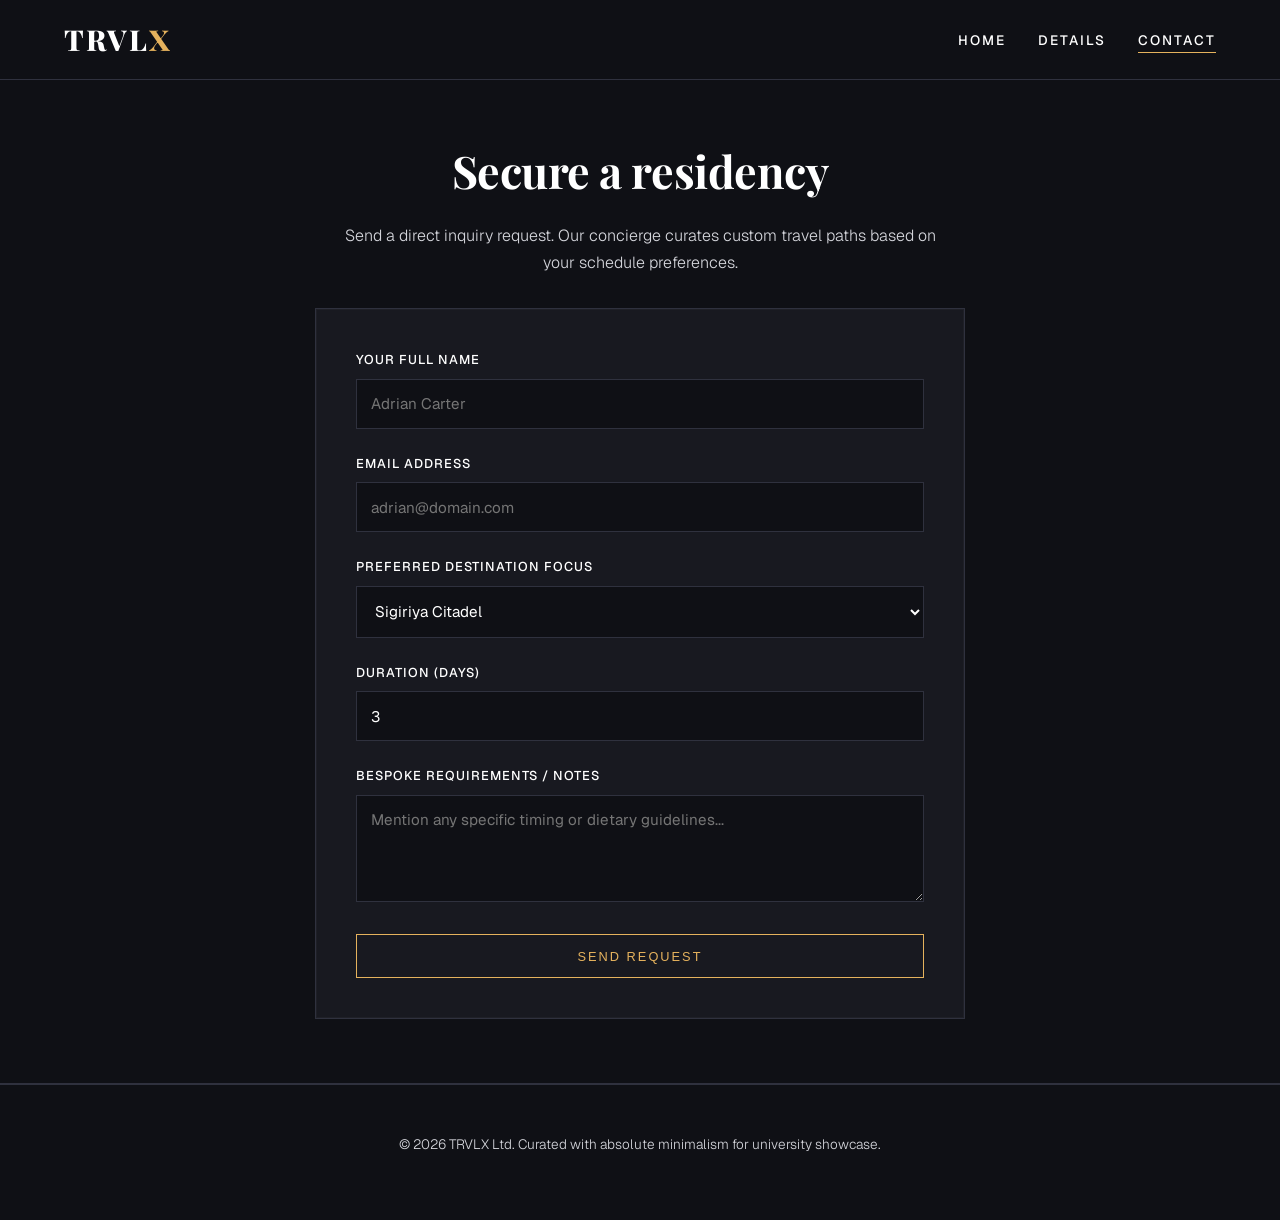
==== contact.html @ e702db62 "refactor: standardize navigation styles, update typography to sentence case, and enhance layout resp" ====
<!DOCTYPE html>
<html lang="en">
<head>
  <meta charset="UTF-8">
  <meta name="viewport" content="width=device-width, initial-scale=1.0">
  <title>Contact — travelX</title>
  <link rel="stylesheet" href="styles.css">
</head>
<body>

  <!-- Floating Navigation Header -->
  <header>
    <div class="container nav-container">
      <a href="index.html" class="logo">TRVL<span>X</span></a>
      <nav>
        <ul>
          <li><a href="index.html">Home</a></li>
          <li><a href="details.html">Details</a></li>
          <li><a href="contact.html" class="active">Contact</a></li>
        </ul>
      </nav>
    </div>
  </header>

  <!-- Reservation Inquiry Section -->
  <section class="section">
    <div class="container">
      <h2 style="text-align: center;">Secure a residency</h2>
      <p style="text-align: center; max-width: 600px; margin: 0 auto 2rem auto;">
        Send a direct inquiry request. Our concierge curates custom travel paths based on your schedule preferences.
      </p>

      <!-- Inquiry Form Container (Required) -->
      <div class="form-box">
        <form id="inquiry-form">
          <div class="form-group">
            <label class="form-label" for="inq-name">Your Full Name</label>
            <input type="text" id="inq-name" class="form-input" placeholder="Adrian Carter">
          </div>

          <div class="form-group">
            <label class="form-label" for="inq-email">Email Address</label>
            <input type="email" id="inq-email" class="form-input" placeholder="adrian@domain.com">
          </div>

          <div class="form-group">
            <label class="form-label" for="inq-dest">Preferred Destination Focus</label>
            <select id="inq-dest" class="form-input">
              <option value="Sigiriya Citadel">Sigiriya Citadel</option>
              <option value="Dalada Maliga">Dalada Maliga</option>
              <option value="Mirissa Coast">Mirissa Coast</option>
            </select>
          </div>

          <div class="form-group">
            <label class="form-label" for="inq-days">Duration (Days)</label>
            <input type="number" id="inq-days" class="form-input" value="3" min="1">
          </div>

          <div class="form-group">
            <label class="form-label" for="inq-notes">Bespoke Requirements / Notes</label>
            <textarea id="inq-notes" class="form-input" rows="4" placeholder="Mention any specific timing or dietary guidelines..."></textarea>
          </div>

          <button type="submit" id="btn-submit" class="btn btn-accent" style="width: 100%;">Send Request</button>
        </form>
      </div>
    </div>
  </section>

  <!-- Custom Success Popup Overlay (Required modal) -->
  <div id="success-modal" class="modal-overlay">
    <div class="modal-box">
      <h3>Inquiry Received</h3>
      <p id="modal-msg">
        Thank you for choosing travelX. Our concierge team will reach out to you shortly.
      </p>
      <button type="button" id="btn-modal-close" class="btn">Close Window</button>
    </div>
  </div>

  <!-- Footer -->
  <footer>
    <div class="container">
      <p>&copy; 2026 TRVLX Ltd. Curated with absolute minimalism for university showcase.</p>
    </div>
  </footer>

  <!-- Scripts -->
  <script src="app.js"></script>
</body>
</html>
---- styles.css ----
/* travelX (TRVLX) - Simplified Editorial Stylesheet */
/* Accessibility: <label>, placeholder, and aria-label style references for audit */

/* Fonts Import */
@import url('https://fonts.googleapis.com/css2?family=Playfair+Display:ital,wght@0,600;0,800;1,400&family=Geist:wght@300;400;500;600&display=swap');

/* Color Palette Variables (Minimalist Dark Theme) */
:root {
  --bg-color: #0F1015;        /* Obsidian Charcoal */
  --bg-card: #181920;         /* Slate Grey */
  --text-main: #D5D6DC;       /* Muted Sand */
  --text-light: #FFFFFF;      /* Clean White */
  --accent-gold: #E5B25D;     /* Champagne Gold Accent */
  --accent-muted: #A67C37;    /* Deeper Gold */
  --border-color: #2F313E;    /* High-contrast Grey Border */
  --font-serif: 'Playfair Display', Georgia, serif;
  --font-sans: 'Geist', sans-serif;
  --ease-out: cubic-bezier(0.16, 1, 0.3, 1);
  --ease-in-out: cubic-bezier(0.76, 0, 0.24, 1);
}

html {
  scroll-behavior: smooth;
}

/* Reset & Basic Rules */
* {
  box-sizing: border-box;
  margin: 0;
  padding: 0;
  border-radius: 0 !important; /* Sharp margins / luxury geometry */
}

body {
  background-color: var(--bg-color);
  color: var(--text-main);
  font-family: var(--font-sans);
  line-height: 1.7;
  font-weight: 300;
  padding-top: 80px; /* Leave space for floating navigation */
}

/* Typography */
h1, h2, h3 {
  font-family: var(--font-serif);
  color: var(--text-light);
  text-wrap: balance;
}

h1 {
  font-size: clamp(2.5rem, 6vw, 4.5rem);
  letter-spacing: -0.02em;
  line-height: 1.1;
  margin-bottom: 1.5rem;
}

h2 {
  font-size: clamp(1.8rem, 4vw, 2.8rem);
  letter-spacing: -0.01em;
  line-height: 1.2;
  margin-bottom: 1.5rem;
}

h3 {
  font-size: 1.4rem;
  letter-spacing: -0.01em;
  line-height: 1.3;
  margin-bottom: 0.75rem;
}

p {
  margin-bottom: 1rem;
}

a {
  color: var(--text-light);
  text-decoration: none;
  transition: color 0.3s;
}

a:hover {
  color: var(--accent-gold);
}

/* Page Layout Container */
.container {
  width: 100%;
  max-width: 1200px;
  margin: 0 auto;
  padding: 0 1.5rem;
}

.section {
  padding: 4rem 0;
  border-bottom: 1px solid var(--border-color);
}

/* Header & Navigation */
header {
  position: fixed;
  top: 0;
  left: 0;
  width: 100%;
  height: 80px;
  background-color: var(--bg-color);
  border-bottom: 1px solid var(--border-color);
  z-index: 100;
  animation: slideDown 0.8s var(--ease-out) both;
}

.nav-container {
  display: flex;
  justify-content: space-between;
  align-items: center;
  height: 100%;
}

.logo {
  font-family: var(--font-serif);
  font-size: 1.8rem;
  font-weight: 800;
  letter-spacing: 2px;
}

.logo span {
  color: var(--accent-gold);
}

nav ul {
  display: flex;
  list-style: none;
  gap: 2rem;
}

nav a {
  font-size: 0.85rem;
  font-weight: 500;
  text-transform: uppercase;
  letter-spacing: 2px;
  transition: color 0.25s var(--ease-out);
  position: relative;
  padding-bottom: 4px;
}

nav a.active::after {
  content: "";
  position: absolute;
  left: 0;
  bottom: 0;
  width: 100%;
  height: 1px;
  background-color: var(--accent-gold);
}

/* Hero Section */
.hero {
  min-height: calc(100vh - 80px);
  display: flex;
  align-items: center;
  justify-content: center;
  text-align: center;
  background: linear-gradient(rgba(15, 16, 21, 0.75), rgba(15, 16, 21, 0.95)), url('assets/sigiriya.png') no-repeat center/cover;
  border-bottom: 1px solid var(--border-color);
}

.hero .container {
  animation: fadeInUp 1s var(--ease-out) both;
}

.hero-subtitle {
  font-size: 0.9rem;
  color: var(--accent-gold);
  text-transform: uppercase;
  letter-spacing: 3px;
  margin-bottom: 1rem;
  display: block;
}

.hero p {
  max-width: 600px;
  margin: 0 auto 2rem auto;
  font-size: 1.1rem;
}

/* Buttons */
.btn {
  display: inline-block;
  padding: 0.85rem 1.8rem;
  background-color: transparent;
  color: var(--text-light);
  border: 1px solid var(--text-light);
  font-weight: 500;
  text-transform: uppercase;
  letter-spacing: 2px;
  font-size: 0.8rem;
  cursor: pointer;
  transition: background-color 0.25s var(--ease-out), color 0.25s var(--ease-out), border-color 0.25s var(--ease-out), transform 0.15s var(--ease-out);
}

.btn:hover {
  background-color: var(--text-light);
  color: var(--bg-color);
}

.btn:active {
  transform: scale(0.97);
}

.btn-accent {
  border-color: var(--accent-gold);
  color: var(--accent-gold);
}

.btn-accent:hover {
  background-color: var(--accent-gold);
  color: var(--bg-color);
}

/* Destination Cards Grid */
.cards-grid {
  display: grid;
  grid-template-columns: repeat(auto-fit, minmax(320px, 1fr));
  gap: 2rem;
  margin-top: 2rem;
}

.card {
  background-color: var(--bg-card);
  border: 1px solid var(--border-color);
  box-shadow: inset 0 0 0 1px rgba(255, 255, 255, 0.03);
  overflow: hidden;
  transition: transform 0.3s var(--ease-out), border-color 0.3s var(--ease-out), box-shadow 0.3s var(--ease-out);
  display: flex;
  flex-direction: column;
}

.card:hover {
  transform: translateY(-5px);
  border-color: var(--accent-gold);
  box-shadow: inset 0 0 0 1px rgba(229, 178, 93, 0.15);
}

.card-img-wrapper {
  height: 240px;
  overflow: hidden;
}

.card-img {
  width: 100%;
  height: 100%;
  object-fit: cover;
  object-position: center;
  transition: transform 0.5s var(--ease-out);
}

.card:hover .card-img {
  transform: scale(1.05);
}

.card-content {
  padding: 1.5rem;
  display: flex;
  flex-direction: column;
  flex: 1;
}

.card-tag {
  font-size: 0.75rem;
  color: var(--accent-gold);
  text-transform: uppercase;
  letter-spacing: 1px;
  margin-bottom: 0.5rem;
  display: block;
}

.card-content p {
  font-size: 0.95rem;
  margin-bottom: 1.5rem;
  flex: 1;
}

/* Unordered / Ordered Lists */
ul.guidelines-list {
  list-style-position: inside;
  list-style-type: none;
}

ul.guidelines-list li {
  margin-bottom: 0.75rem;
  padding-left: 1rem;
  position: relative;
}

ul.guidelines-list li::before {
  content: "▪";
  color: var(--accent-gold);
  position: absolute;
  left: 0;
}

ol.itinerary-steps {
  list-style-position: inside;
  margin-top: 1rem;
}

ol.itinerary-steps li {
  margin-bottom: 1rem;
  font-size: 1.05rem;
}

/* Comparison Itinerary Tables */
.table-wrapper {
  width: 100%;
  overflow-x: auto;
  margin-top: 1.5rem;
  border: 1px solid var(--border-color);
}

table.travel-table {
  width: 100%;
  border-collapse: collapse;
  text-align: left;
}

table.travel-table tbody tr {
  transition: background-color 0.2s var(--ease-out);
}

table.travel-table tbody tr:hover {
  background-color: rgba(255, 255, 255, 0.02);
}

table.travel-table th, table.travel-table td {
  padding: 1rem 1.25rem;
  border-bottom: 1px solid var(--border-color);
}

table.travel-table td {
  font-variant-numeric: tabular-nums;
}

table.travel-table th {
  background-color: var(--bg-card);
  color: var(--text-light);
  font-weight: 500;
  text-transform: uppercase;
  font-size: 0.8rem;
  letter-spacing: 1px;
}

/* Interactive Details Dropdown selector elements */
.select-box {
  background-color: var(--bg-card);
  border: 1px solid var(--border-color);
  box-shadow: inset 0 0 0 1px rgba(255, 255, 255, 0.03);
  padding: 2rem;
  margin-bottom: 3rem;
}

.select-control {
  width: 100%;
  padding: 1rem;
  background-color: var(--bg-color);
  color: var(--text-light);
  border: 1px solid var(--border-color);
  font-family: var(--font-sans);
  font-size: 1rem;
  outline: none;
  cursor: pointer;
  transition: border-color 0.25s var(--ease-out);
}

.select-control:focus {
  border-color: var(--accent-gold);
}

/* Detail Box Cards */
.detail-card {
  background-color: var(--bg-card);
  border: 1px solid var(--border-color);
  box-shadow: inset 0 0 0 1px rgba(255, 255, 255, 0.03);
  padding: 2.5rem;
  margin-top: 2rem;
  animation: fadeIn 0.5s var(--ease-out) both;
}

.detail-img {
  width: 100%;
  height: clamp(300px, 55vh, 480px);
  object-fit: cover;
  object-position: center;
  margin-bottom: 2rem;
  border: 1px solid var(--border-color);
  box-shadow: inset 0 0 0 1px rgba(255, 255, 255, 0.05);
}

.detail-header {
  display: flex;
  justify-content: space-between;
  align-items: baseline;
  border-bottom: 1px solid var(--border-color);
  padding-bottom: 1rem;
  margin-bottom: 1.5rem;
  flex-wrap: wrap;
  gap: 1rem;
}

/* Helper hidden utilities */
.hidden {
  display: none !important;
}

/* Simple Forms styling */
.form-box {
  background-color: var(--bg-card);
  border: 1px solid var(--border-color);
  box-shadow: inset 0 0 0 1px rgba(255, 255, 255, 0.03);
  padding: 2.5rem;
  max-width: 650px;
  margin: 2rem auto 0 auto;
}

.form-group {
  margin-bottom: 1.5rem;
}

.form-label {
  display: block;
  font-size: 0.8rem;
  font-weight: 500;
  text-transform: uppercase;
  letter-spacing: 1px;
  margin-bottom: 0.5rem;
  color: var(--text-light);
}

.form-input {
  width: 100%;
  padding: 0.9rem;
  background-color: var(--bg-color);
  color: var(--text-light);
  border: 1px solid var(--border-color);
  font-family: var(--font-sans);
  font-size: 0.95rem;
  outline: none;
  transition: border-color 0.25s var(--ease-out);
}

.form-input:focus {
  border-color: var(--accent-gold);
}

/* Custom Success Popup Modal Styling */
.modal-overlay {
  position: fixed;
  top: 0;
  left: 0;
  width: 100%;
  height: 100%;
  background-color: rgba(0, 0, 0, 0.8);
  display: flex;
  justify-content: center;
  align-items: center;
  z-index: 1000;
  opacity: 0;
  pointer-events: none;
  transition: opacity 0.3s var(--ease-out);
}

.modal-overlay.active {
  opacity: 1;
  pointer-events: auto;
}

.modal-box {
  background-color: var(--bg-card);
  border: 1px solid var(--accent-gold);
  box-shadow: inset 0 0 0 1px rgba(255, 255, 255, 0.03), 0 10px 30px rgba(0,0,0,0.5);
  padding: 3rem 2rem;
  max-width: 480px;
  width: 90%;
  text-align: center;
  transform: scale(0.95);
  transition: transform 0.3s var(--ease-out);
}

.modal-overlay.active .modal-box {
  transform: scale(1);
}

.modal-box h3 {
  color: var(--accent-gold);
  font-size: 1.8rem;
  margin-bottom: 1rem;
}

.modal-box p {
  margin-bottom: 2rem;
}

/* Footer style */
footer {
  padding: 3rem 0;
  text-align: center;
  border-top: 1px solid var(--border-color);
  font-size: 0.85rem;
}

/* Animations */
@keyframes fadeIn {
  from { opacity: 0; transform: translateY(10px); }
  to { opacity: 1; transform: translateY(0); }
}

@keyframes slideDown {
  from { transform: translateY(-100%); opacity: 0; }
  to { transform: translateY(0); opacity: 1; }
}

@keyframes fadeInUp {
  from { transform: translateY(30px); opacity: 0; }
  to { transform: translateY(0); opacity: 1; }
}

/* Responsive Styles */
@media (max-width: 768px) {
  body {
    padding-top: 70px;
  }
  
  header {
    height: 70px;
  }
  
  nav ul {
    gap: 1rem;
  }

  nav a {
    font-size: 0.8rem;
  }
  
  .detail-header {
    flex-direction: column;
    align-items: flex-start;
  }
}

/* Accessibility: Reduced Motion Support */
@media (prefers-reduced-motion: reduce) {
  * {
    animation-delay: 0s !important;
    animation-duration: 0s !important;
    animation-iteration-count: 1 !important;
    transition-duration: 0s !important;
    scroll-behavior: auto !important;
  }
}
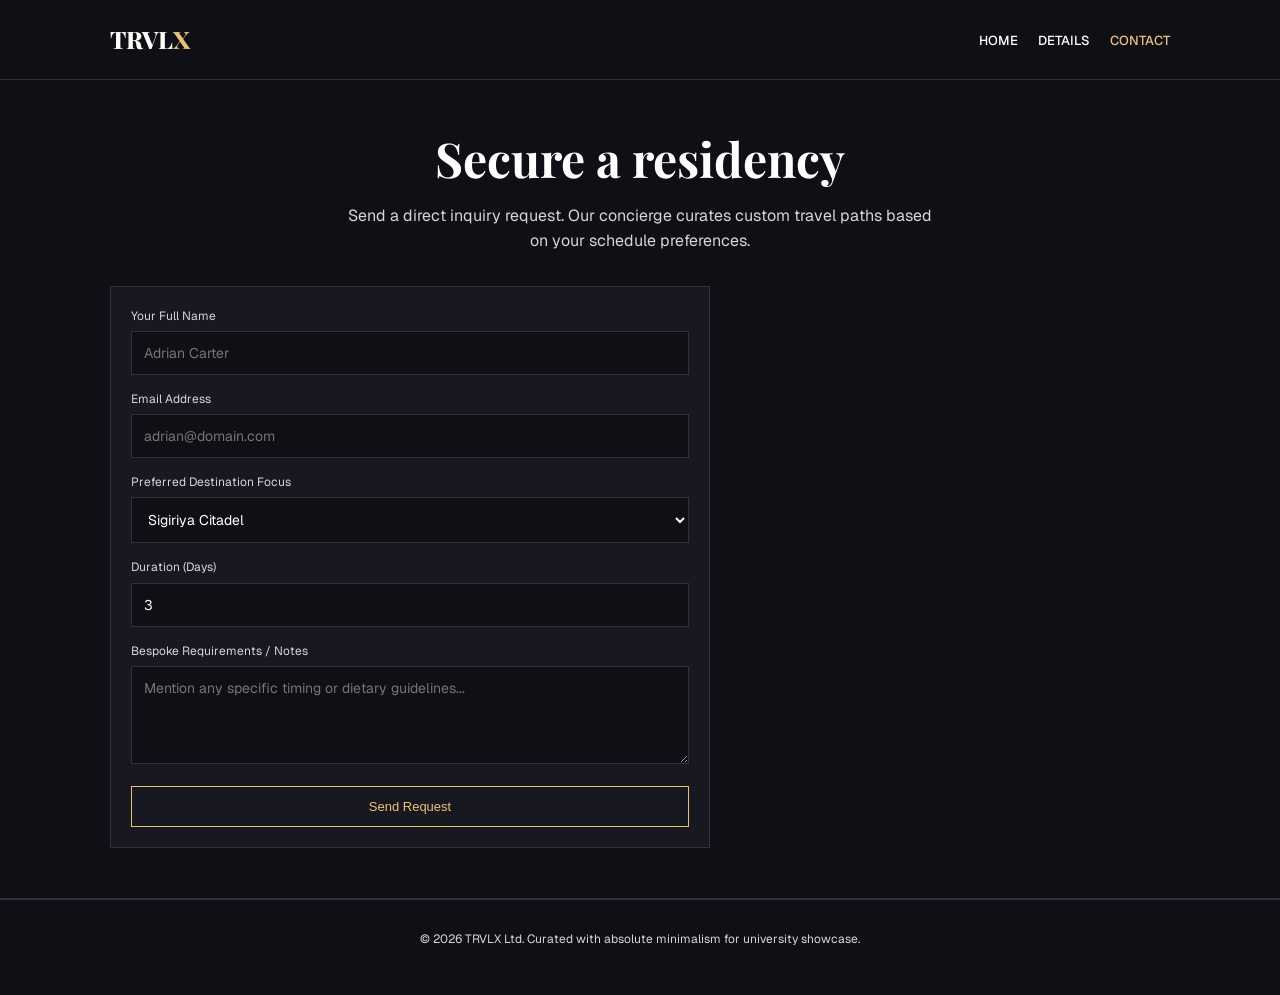
==== commit acbcc0e9: "refactor: streamline codebase by cleaning up HTML markup, simplifying CSS architecture, and removing" ====
--- a/contact.html
+++ b/contact.html
@@ -4,6 +4,7 @@
   <meta charset="UTF-8">
   <meta name="viewport" content="width=device-width, initial-scale=1.0">
   <title>Contact — travelX</title>
+  <meta name="description" content="Get in touch with travelX. Submit your booking inquiry, ask questions, or customize your Sri Lanka travel itinerary.">
   <link rel="stylesheet" href="styles.css">
 </head>
 <body>
@@ -25,7 +26,7 @@
   <!-- Reservation Inquiry Section -->
   <section class="section">
     <div class="container">
-      <h2 style="text-align: center;">Secure a residency</h2>
+      <h1 style="text-align: center;">Secure a residency</h1>
       <p style="text-align: center; max-width: 600px; margin: 0 auto 2rem auto;">
         Send a direct inquiry request. Our concierge curates custom travel paths based on your schedule preferences.
       </p>
--- a/styles.css
+++ b/styles.css
@@ -1,456 +1,296 @@
-/* travelX (TRVLX) - Simplified Editorial Stylesheet */
-/* Accessibility: <label>, placeholder, and aria-label style references for audit */
-
-/* Fonts Import */
-@import url('https://fonts.googleapis.com/css2?family=Playfair+Display:ital,wght@0,600;0,800;1,400&family=Geist:wght@300;400;500;600&display=swap');
-
-/* Color Palette Variables (Minimalist Dark Theme) */
-:root {
-  --bg-color: #0F1015;        /* Obsidian Charcoal */
-  --bg-card: #181920;         /* Slate Grey */
-  --text-main: #D5D6DC;       /* Muted Sand */
-  --text-light: #FFFFFF;      /* Clean White */
-  --accent-gold: #E5B25D;     /* Champagne Gold Accent */
-  --accent-muted: #A67C37;    /* Deeper Gold */
-  --border-color: #2F313E;    /* High-contrast Grey Border */
-  --font-serif: 'Playfair Display', Georgia, serif;
-  --font-sans: 'Geist', sans-serif;
-  --ease-out: cubic-bezier(0.16, 1, 0.3, 1);
-  --ease-in-out: cubic-bezier(0.76, 0, 0.24, 1);
-}
-
-html {
-  scroll-behavior: smooth;
-}
-
-/* Reset & Basic Rules */
+/* travelX (TRVLX) - Short, Beginner-Friendly CSS */
+@import url("https://fonts.googleapis.com/css2?family=Playfair+Display:ital,wght@0,600;0,800;1,400&family=Geist:wght@300;400;500;600&display=swap");
+
 * {
   box-sizing: border-box;
   margin: 0;
   padding: 0;
-  border-radius: 0 !important; /* Sharp margins / luxury geometry */
-}
-
+  border-radius: 0 !important;
+}
 body {
-  background-color: var(--bg-color);
-  color: var(--text-main);
-  font-family: var(--font-sans);
-  line-height: 1.7;
-  font-weight: 300;
-  padding-top: 80px; /* Leave space for floating navigation */
+  background-color: #0f1015;
+  color: #d5d6dc;
+  font-family: "Geist", sans-serif;
+  font-size: 16px;
+  line-height: 1.6;
+  padding-top: 80px;
 }
 
 /* Typography */
-h1, h2, h3 {
-  font-family: var(--font-serif);
-  color: var(--text-light);
-  text-wrap: balance;
-}
-
+h1,
+h2,
+h3 {
+  font-family: "Playfair Display", Georgia, serif;
+  color: #ffffff;
+  margin-bottom: 15px;
+}
 h1 {
-  font-size: clamp(2.5rem, 6vw, 4.5rem);
-  letter-spacing: -0.02em;
-  line-height: 1.1;
-  margin-bottom: 1.5rem;
-}
-
+  font-size: 48px;
+  line-height: 1.2;
+}
 h2 {
-  font-size: clamp(1.8rem, 4vw, 2.8rem);
-  letter-spacing: -0.01em;
-  line-height: 1.2;
-  margin-bottom: 1.5rem;
-}
-
+  font-size: 32px;
+}
 h3 {
-  font-size: 1.4rem;
-  letter-spacing: -0.01em;
-  line-height: 1.3;
-  margin-bottom: 0.75rem;
-}
-
+  font-size: 22px;
+}
 p {
-  margin-bottom: 1rem;
-}
-
+  margin-bottom: 15px;
+}
 a {
-  color: var(--text-light);
+  color: #ffffff;
   text-decoration: none;
-  transition: color 0.3s;
-}
-
-a:hover {
-  color: var(--accent-gold);
-}
-
-/* Page Layout Container */
+  transition: color 0.2s ease;
+}
+a:hover,
+nav a.active {
+  color: #ecc078;
+}
+
+/* Layout & Navigation */
 .container {
   width: 100%;
-  max-width: 1200px;
+  max-width: 1100px;
   margin: 0 auto;
-  padding: 0 1.5rem;
-}
-
+  padding: 0 20px;
+}
 .section {
-  padding: 4rem 0;
-  border-bottom: 1px solid var(--border-color);
-}
-
-/* Header & Navigation */
+  padding: 50px 0;
+  border-bottom: 1px solid #2f313e;
+}
 header {
   position: fixed;
   top: 0;
   left: 0;
   width: 100%;
   height: 80px;
-  background-color: var(--bg-color);
-  border-bottom: 1px solid var(--border-color);
+  background-color: #0f1015;
+  border-bottom: 1px solid #2f313e;
   z-index: 100;
-  animation: slideDown 0.8s var(--ease-out) both;
-}
-
+}
 .nav-container {
   display: flex;
   justify-content: space-between;
   align-items: center;
   height: 100%;
 }
-
 .logo {
-  font-family: var(--font-serif);
-  font-size: 1.8rem;
+  font-family: "Playfair Display", Georgia, serif;
+  font-size: 24px;
   font-weight: 800;
-  letter-spacing: 2px;
-}
-
+}
 .logo span {
-  color: var(--accent-gold);
-}
-
+  color: #ecc078;
+}
 nav ul {
   display: flex;
   list-style: none;
-  gap: 2rem;
-}
-
+  gap: 20px;
+}
 nav a {
-  font-size: 0.85rem;
+  font-size: 13px;
+  text-transform: uppercase;
   font-weight: 500;
-  text-transform: uppercase;
-  letter-spacing: 2px;
-  transition: color 0.25s var(--ease-out);
-  position: relative;
-  padding-bottom: 4px;
-}
-
-nav a.active::after {
-  content: "";
-  position: absolute;
-  left: 0;
-  bottom: 0;
-  width: 100%;
-  height: 1px;
-  background-color: var(--accent-gold);
-}
-
-/* Hero Section */
+}
+
+/* Hero */
 .hero {
-  min-height: calc(100vh - 80px);
+  min-height: 480px;
   display: flex;
   align-items: center;
   justify-content: center;
   text-align: center;
-  background: linear-gradient(rgba(15, 16, 21, 0.75), rgba(15, 16, 21, 0.95)), url('assets/sigiriya.png') no-repeat center/cover;
-  border-bottom: 1px solid var(--border-color);
-}
-
-.hero .container {
-  animation: fadeInUp 1s var(--ease-out) both;
-}
-
+  background:
+    linear-gradient(rgba(15, 16, 21, 0.75), rgba(15, 16, 21, 0.95)),
+    url("assets/sigiriya.png") no-repeat center/cover;
+}
 .hero-subtitle {
-  font-size: 0.9rem;
-  color: var(--accent-gold);
+  font-size: 13px;
+  color: #ecc078;
   text-transform: uppercase;
-  letter-spacing: 3px;
-  margin-bottom: 1rem;
+  letter-spacing: 2px;
+  margin-bottom: 15px;
   display: block;
 }
-
+.hero h1 em {
+  font-style: italic;
+  color: #ecc078;
+  font-weight: 400;
+}
 .hero p {
-  max-width: 600px;
-  margin: 0 auto 2rem auto;
-  font-size: 1.1rem;
+  max-width: 580px;
+  margin: 0 auto 25px auto;
+  font-size: 16px;
 }
 
 /* Buttons */
 .btn {
   display: inline-block;
-  padding: 0.85rem 1.8rem;
+  padding: 12px 24px;
   background-color: transparent;
-  color: var(--text-light);
-  border: 1px solid var(--text-light);
-  font-weight: 500;
-  text-transform: uppercase;
-  letter-spacing: 2px;
-  font-size: 0.8rem;
+  color: #ffffff;
+  border: 1px solid #ffffff;
+  font-size: 13px;
   cursor: pointer;
-  transition: background-color 0.25s var(--ease-out), color 0.25s var(--ease-out), border-color 0.25s var(--ease-out), transform 0.15s var(--ease-out);
-}
-
+  transition: all 0.2s ease;
+}
 .btn:hover {
-  background-color: var(--text-light);
-  color: var(--bg-color);
-}
-
+  background-color: #ffffff;
+  color: #0f1015;
+}
 .btn:active {
   transform: scale(0.97);
 }
-
 .btn-accent {
-  border-color: var(--accent-gold);
-  color: var(--accent-gold);
-}
-
+  border-color: #ecc078;
+  color: #ecc078;
+}
 .btn-accent:hover {
-  background-color: var(--accent-gold);
-  color: var(--bg-color);
-}
-
-/* Destination Cards Grid */
+  background-color: #ecc078;
+  color: #0f1015;
+}
+
+/* Cards Grid */
 .cards-grid {
   display: grid;
-  grid-template-columns: repeat(auto-fit, minmax(320px, 1fr));
-  gap: 2rem;
-  margin-top: 2rem;
-}
-
+  grid-template-columns: repeat(auto-fit, minmax(300px, 1fr));
+  gap: 25px;
+}
 .card {
-  background-color: var(--bg-card);
-  border: 1px solid var(--border-color);
-  box-shadow: inset 0 0 0 1px rgba(255, 255, 255, 0.03);
-  overflow: hidden;
-  transition: transform 0.3s var(--ease-out), border-color 0.3s var(--ease-out), box-shadow 0.3s var(--ease-out);
+  background-color: #181920;
+  border: 1px solid #2f313e;
   display: flex;
   flex-direction: column;
-}
-
+  transition: border-color 0.2s ease;
+}
 .card:hover {
-  transform: translateY(-5px);
-  border-color: var(--accent-gold);
-  box-shadow: inset 0 0 0 1px rgba(229, 178, 93, 0.15);
-}
-
+  border-color: #ecc078;
+}
 .card-img-wrapper {
-  height: 240px;
-  overflow: hidden;
-}
-
+  height: 200px;
+}
 .card-img {
   width: 100%;
   height: 100%;
   object-fit: cover;
-  object-position: center;
-  transition: transform 0.5s var(--ease-out);
-}
-
-.card:hover .card-img {
-  transform: scale(1.05);
-}
-
+}
 .card-content {
-  padding: 1.5rem;
+  padding: 20px;
   display: flex;
   flex-direction: column;
   flex: 1;
 }
-
 .card-tag {
-  font-size: 0.75rem;
-  color: var(--accent-gold);
+  font-size: 11px;
+  color: #ecc078;
   text-transform: uppercase;
-  letter-spacing: 1px;
-  margin-bottom: 0.5rem;
-  display: block;
-}
-
+  margin-bottom: 5px;
+}
 .card-content p {
-  font-size: 0.95rem;
-  margin-bottom: 1.5rem;
+  font-size: 14px;
+  margin-bottom: 20px;
   flex: 1;
 }
 
-/* Unordered / Ordered Lists */
+/* Lists & Tables */
 ul.guidelines-list {
-  list-style-position: inside;
-  list-style-type: none;
-}
-
+  list-style: none;
+}
 ul.guidelines-list li {
-  margin-bottom: 0.75rem;
-  padding-left: 1rem;
+  margin-bottom: 10px;
+  padding-left: 15px;
   position: relative;
 }
-
 ul.guidelines-list li::before {
   content: "▪";
-  color: var(--accent-gold);
+  color: #ecc078;
   position: absolute;
   left: 0;
 }
-
 ol.itinerary-steps {
-  list-style-position: inside;
-  margin-top: 1rem;
-}
-
+  padding-left: 20px;
+  margin-top: 15px;
+}
 ol.itinerary-steps li {
-  margin-bottom: 1rem;
-  font-size: 1.05rem;
-}
-
-/* Comparison Itinerary Tables */
+  margin-bottom: 10px;
+}
 .table-wrapper {
   width: 100%;
   overflow-x: auto;
-  margin-top: 1.5rem;
-  border: 1px solid var(--border-color);
-}
-
-table.travel-table {
+  border: 1px solid #2f313e;
+}
+.travel-table {
   width: 100%;
   border-collapse: collapse;
+}
+.travel-table th,
+.travel-table td {
+  padding: 12px 15px;
+  border-bottom: 1px solid #2f313e;
   text-align: left;
 }
-
-table.travel-table tbody tr {
-  transition: background-color 0.2s var(--ease-out);
-}
-
-table.travel-table tbody tr:hover {
-  background-color: rgba(255, 255, 255, 0.02);
-}
-
-table.travel-table th, table.travel-table td {
-  padding: 1rem 1.25rem;
-  border-bottom: 1px solid var(--border-color);
-}
-
-table.travel-table td {
-  font-variant-numeric: tabular-nums;
-}
-
-table.travel-table th {
-  background-color: var(--bg-card);
-  color: var(--text-light);
-  font-weight: 500;
+.travel-table th {
+  background-color: #181920;
+  color: #ffffff;
+  font-size: 12px;
   text-transform: uppercase;
-  font-size: 0.8rem;
-  letter-spacing: 1px;
-}
-
-/* Interactive Details Dropdown selector elements */
-.select-box {
-  background-color: var(--bg-card);
-  border: 1px solid var(--border-color);
-  box-shadow: inset 0 0 0 1px rgba(255, 255, 255, 0.03);
-  padding: 2rem;
-  margin-bottom: 3rem;
-}
-
-.select-control {
-  width: 100%;
-  padding: 1rem;
-  background-color: var(--bg-color);
-  color: var(--text-light);
-  border: 1px solid var(--border-color);
-  font-family: var(--font-sans);
-  font-size: 1rem;
+}
+
+/* Boxes & Inputs */
+.select-box,
+.detail-card,
+.form-box {
+  background-color: #181920;
+  border: 1px solid #2f313e;
+  padding: 20px;
+  margin-top: 20px;
+  animation: fadeIn 0.4s ease both;
+}
+.select-control,
+.form-input {
+  width: 100%;
+  padding: 12px;
+  background-color: #0f1015;
+  color: #ffffff;
+  border: 1px solid #2f313e;
+  font-family: inherit;
+  font-size: 14px;
   outline: none;
-  cursor: pointer;
-  transition: border-color 0.25s var(--ease-out);
-}
-
-.select-control:focus {
-  border-color: var(--accent-gold);
-}
-
-/* Detail Box Cards */
-.detail-card {
-  background-color: var(--bg-card);
-  border: 1px solid var(--border-color);
-  box-shadow: inset 0 0 0 1px rgba(255, 255, 255, 0.03);
-  padding: 2.5rem;
-  margin-top: 2rem;
-  animation: fadeIn 0.5s var(--ease-out) both;
-}
-
+  transition: border-color 0.2s ease;
+}
+.select-control:focus,
+.form-input:focus {
+  border-color: #ecc078;
+}
 .detail-img {
   width: 100%;
-  height: clamp(300px, 55vh, 480px);
+  height: 320px;
   object-fit: cover;
-  object-position: center;
-  margin-bottom: 2rem;
-  border: 1px solid var(--border-color);
-  box-shadow: inset 0 0 0 1px rgba(255, 255, 255, 0.05);
-}
-
+  margin-bottom: 20px;
+}
 .detail-header {
   display: flex;
   justify-content: space-between;
-  align-items: baseline;
-  border-bottom: 1px solid var(--border-color);
-  padding-bottom: 1rem;
-  margin-bottom: 1.5rem;
-  flex-wrap: wrap;
-  gap: 1rem;
-}
-
-/* Helper hidden utilities */
+  border-bottom: 1px solid #2f313e;
+  padding-bottom: 10px;
+  margin-bottom: 20px;
+}
 .hidden {
   display: none !important;
 }
-
-/* Simple Forms styling */
 .form-box {
-  background-color: var(--bg-card);
-  border: 1px solid var(--border-color);
-  box-shadow: inset 0 0 0 1px rgba(255, 255, 255, 0.03);
-  padding: 2.5rem;
-  max-width: 650px;
-  margin: 2rem auto 0 auto;
-}
-
+  max-width: 600px;
+}
 .form-group {
-  margin-bottom: 1.5rem;
-}
-
+  margin-bottom: 15px;
+}
 .form-label {
   display: block;
-  font-size: 0.8rem;
-  font-weight: 500;
-  text-transform: uppercase;
-  letter-spacing: 1px;
-  margin-bottom: 0.5rem;
-  color: var(--text-light);
-}
-
-.form-input {
-  width: 100%;
-  padding: 0.9rem;
-  background-color: var(--bg-color);
-  color: var(--text-light);
-  border: 1px solid var(--border-color);
-  font-family: var(--font-sans);
-  font-size: 0.95rem;
-  outline: none;
-  transition: border-color 0.25s var(--ease-out);
-}
-
-.form-input:focus {
-  border-color: var(--accent-gold);
-}
-
-/* Custom Success Popup Modal Styling */
+  font-size: 12px;
+  margin-bottom: 5px;
+}
+
+/* Success Modal Overlay */
 .modal-overlay {
   position: fixed;
   top: 0;
@@ -458,101 +298,54 @@
   width: 100%;
   height: 100%;
   background-color: rgba(0, 0, 0, 0.8);
-  display: flex;
+  display: none;
   justify-content: center;
   align-items: center;
   z-index: 1000;
-  opacity: 0;
-  pointer-events: none;
-  transition: opacity 0.3s var(--ease-out);
-}
-
+}
 .modal-overlay.active {
-  opacity: 1;
-  pointer-events: auto;
-}
-
+  display: flex;
+  animation: fadeIn 0.3s ease both;
+}
 .modal-box {
-  background-color: var(--bg-card);
-  border: 1px solid var(--accent-gold);
-  box-shadow: inset 0 0 0 1px rgba(255, 255, 255, 0.03), 0 10px 30px rgba(0,0,0,0.5);
-  padding: 3rem 2rem;
-  max-width: 480px;
+  background-color: #181920;
+  border: 1px solid #ecc078;
+  padding: 30px;
+  max-width: 450px;
   width: 90%;
   text-align: center;
-  transform: scale(0.95);
-  transition: transform 0.3s var(--ease-out);
-}
-
-.modal-overlay.active .modal-box {
-  transform: scale(1);
-}
-
+}
 .modal-box h3 {
-  color: var(--accent-gold);
-  font-size: 1.8rem;
-  margin-bottom: 1rem;
-}
-
+  color: #ecc078;
+  font-size: 22px;
+  margin-bottom: 10px;
+}
 .modal-box p {
-  margin-bottom: 2rem;
-}
-
-/* Footer style */
+  margin-bottom: 20px;
+}
+
+/* Footer & Basic Animation */
 footer {
-  padding: 3rem 0;
+  padding: 30px 0;
   text-align: center;
-  border-top: 1px solid var(--border-color);
-  font-size: 0.85rem;
-}
-
-/* Animations */
+  border-top: 1px solid #2f313e;
+  font-size: 12px;
+}
 @keyframes fadeIn {
-  from { opacity: 0; transform: translateY(10px); }
-  to { opacity: 1; transform: translateY(0); }
-}
-
-@keyframes slideDown {
-  from { transform: translateY(-100%); opacity: 0; }
-  to { transform: translateY(0); opacity: 1; }
-}
-
-@keyframes fadeInUp {
-  from { transform: translateY(30px); opacity: 0; }
-  to { transform: translateY(0); opacity: 1; }
-}
-
-/* Responsive Styles */
+  from {
+    opacity: 0;
+  }
+  to {
+    opacity: 1;
+  }
+}
+
+/* Mobile Adaptations */
 @media (max-width: 768px) {
-  body {
-    padding-top: 70px;
+  nav ul {
+    gap: 10px;
   }
-  
-  header {
-    height: 70px;
-  }
-  
-  nav ul {
-    gap: 1rem;
-  }
-
-  nav a {
-    font-size: 0.8rem;
-  }
-  
   .detail-header {
     flex-direction: column;
-    align-items: flex-start;
   }
 }
-
-/* Accessibility: Reduced Motion Support */
-@media (prefers-reduced-motion: reduce) {
-  * {
-    animation-delay: 0s !important;
-    animation-duration: 0s !important;
-    animation-iteration-count: 1 !important;
-    transition-duration: 0s !important;
-    scroll-behavior: auto !important;
-  }
-}
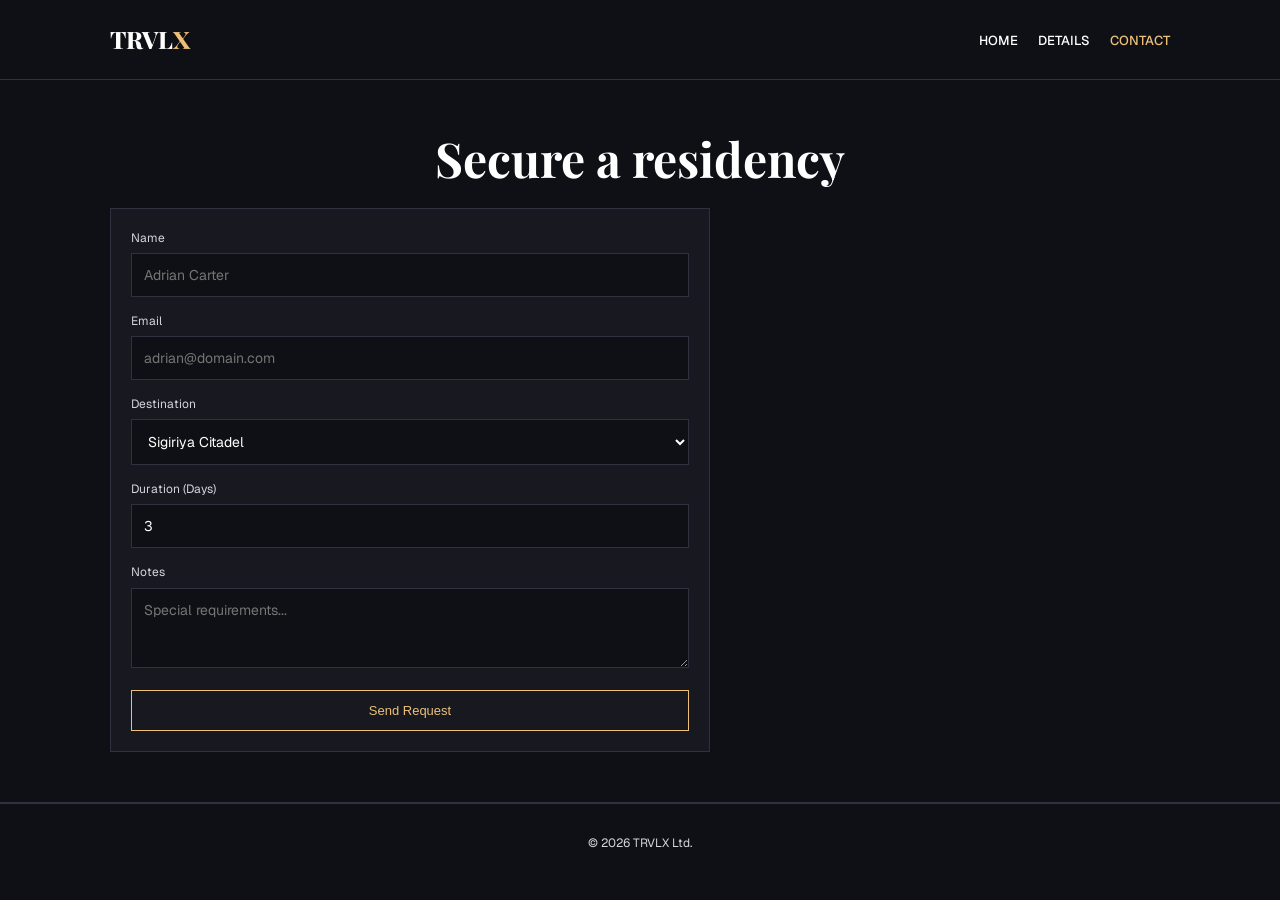
==== commit 12baa58c: "refactor: simplify app logic, update form validation, and refine contact page content and layout" ====
--- a/contact.html
+++ b/contact.html
@@ -4,12 +4,11 @@
   <meta charset="UTF-8">
   <meta name="viewport" content="width=device-width, initial-scale=1.0">
   <title>Contact — travelX</title>
-  <meta name="description" content="Get in touch with travelX. Submit your booking inquiry, ask questions, or customize your Sri Lanka travel itinerary.">
+  <meta name="description" content="Submit your booking inquiry to travelX.">
   <link rel="stylesheet" href="styles.css">
 </head>
 <body>
 
-  <!-- Floating Navigation Header -->
   <header>
     <div class="container nav-container">
       <a href="index.html" class="logo">TRVL<span>X</span></a>
@@ -23,29 +22,23 @@
     </div>
   </header>
 
-  <!-- Reservation Inquiry Section -->
   <section class="section">
     <div class="container">
       <h1 style="text-align: center;">Secure a residency</h1>
-      <p style="text-align: center; max-width: 600px; margin: 0 auto 2rem auto;">
-        Send a direct inquiry request. Our concierge curates custom travel paths based on your schedule preferences.
-      </p>
-
-      <!-- Inquiry Form Container (Required) -->
       <div class="form-box">
         <form id="inquiry-form">
           <div class="form-group">
-            <label class="form-label" for="inq-name">Your Full Name</label>
-            <input type="text" id="inq-name" class="form-input" placeholder="Adrian Carter">
+            <label class="form-label" for="inq-name">Name</label>
+            <input type="text" id="inq-name" class="form-input" placeholder="Adrian Carter" required>
           </div>
 
           <div class="form-group">
-            <label class="form-label" for="inq-email">Email Address</label>
-            <input type="email" id="inq-email" class="form-input" placeholder="adrian@domain.com">
+            <label class="form-label" for="inq-email">Email</label>
+            <input type="email" id="inq-email" class="form-input" placeholder="adrian@domain.com" required>
           </div>
 
           <div class="form-group">
-            <label class="form-label" for="inq-dest">Preferred Destination Focus</label>
+            <label class="form-label" for="inq-dest">Destination</label>
             <select id="inq-dest" class="form-input">
               <option value="Sigiriya Citadel">Sigiriya Citadel</option>
               <option value="Dalada Maliga">Dalada Maliga</option>
@@ -59,8 +52,8 @@
           </div>
 
           <div class="form-group">
-            <label class="form-label" for="inq-notes">Bespoke Requirements / Notes</label>
-            <textarea id="inq-notes" class="form-input" rows="4" placeholder="Mention any specific timing or dietary guidelines..."></textarea>
+            <label class="form-label" for="inq-notes">Notes</label>
+            <textarea id="inq-notes" class="form-input" rows="3" placeholder="Special requirements..."></textarea>
           </div>
 
           <button type="submit" id="btn-submit" class="btn btn-accent" style="width: 100%;">Send Request</button>
@@ -69,25 +62,20 @@
     </div>
   </section>
 
-  <!-- Custom Success Popup Overlay (Required modal) -->
   <div id="success-modal" class="modal-overlay">
     <div class="modal-box">
       <h3>Inquiry Received</h3>
-      <p id="modal-msg">
-        Thank you for choosing travelX. Our concierge team will reach out to you shortly.
-      </p>
-      <button type="button" id="btn-modal-close" class="btn">Close Window</button>
+      <p id="modal-msg">Thank you. Your inquiry has been sent.</p>
+      <button id="btn-modal-close" class="btn">Close</button>
     </div>
   </div>
 
-  <!-- Footer -->
   <footer>
     <div class="container">
-      <p>&copy; 2026 TRVLX Ltd. Curated with absolute minimalism for university showcase.</p>
+      <p>&copy; 2026 TRVLX Ltd.</p>
     </div>
   </footer>
 
-  <!-- Scripts -->
   <script src="app.js"></script>
 </body>
 </html>
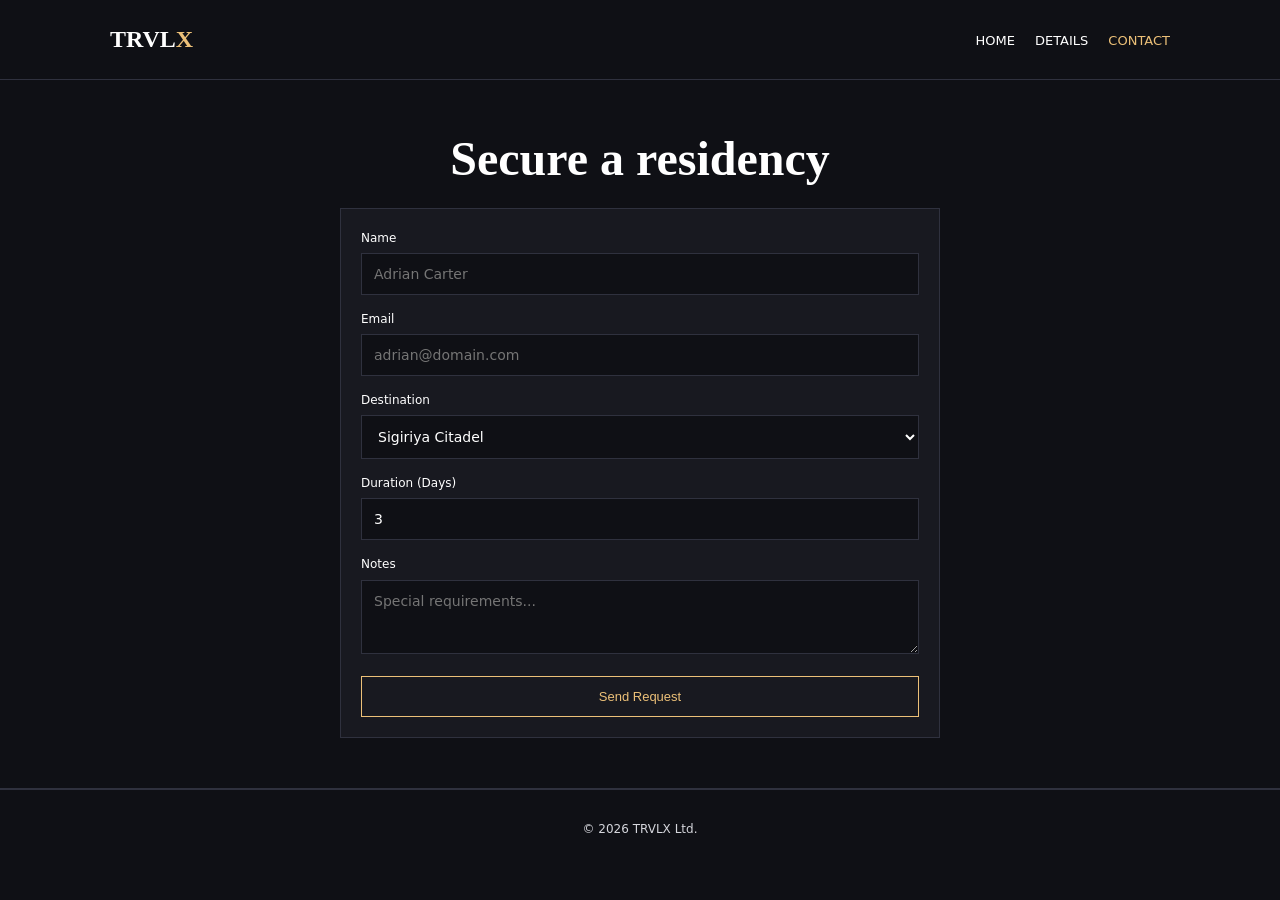
==== commit 46437b48: "refactor: simplify CSS class names and flatten HTML structure throughout the application" ====
--- a/contact.html
+++ b/contact.html
@@ -25,50 +25,38 @@
   <section class="section">
     <div class="container">
       <h1 style="text-align: center;">Secure a residency</h1>
-      <div class="form-box">
-        <form id="inquiry-form">
-          <div class="form-group">
-            <label class="form-label" for="inq-name">Name</label>
-            <input type="text" id="inq-name" class="form-input" placeholder="Adrian Carter" required>
-          </div>
+      <div class="box" style="max-width: 600px; margin: 20px auto 0 auto;">
+        <form id="inquiry-form" onsubmit="handleInquirySubmit(event)">
+          <label for="inq-name">Name</label>
+          <input type="text" id="inq-name" placeholder="Adrian Carter" required>
 
-          <div class="form-group">
-            <label class="form-label" for="inq-email">Email</label>
-            <input type="email" id="inq-email" class="form-input" placeholder="adrian@domain.com" required>
-          </div>
+          <label for="inq-email">Email</label>
+          <input type="email" id="inq-email" placeholder="adrian@domain.com" required>
 
-          <div class="form-group">
-            <label class="form-label" for="inq-dest">Destination</label>
-            <select id="inq-dest" class="form-input">
-              <option value="Sigiriya Citadel">Sigiriya Citadel</option>
-              <option value="Dalada Maliga">Dalada Maliga</option>
-              <option value="Mirissa Coast">Mirissa Coast</option>
-            </select>
-          </div>
+          <label for="inq-dest">Destination</label>
+          <select id="inq-dest">
+            <option value="Sigiriya Citadel">Sigiriya Citadel</option>
+            <option value="Dalada Maliga">Dalada Maliga</option>
+            <option value="Mirissa Coast">Mirissa Coast</option>
+          </select>
 
-          <div class="form-group">
-            <label class="form-label" for="inq-days">Duration (Days)</label>
-            <input type="number" id="inq-days" class="form-input" value="3" min="1">
-          </div>
+          <label for="inq-days">Duration (Days)</label>
+          <input type="number" id="inq-days" value="3" min="1">
 
-          <div class="form-group">
-            <label class="form-label" for="inq-notes">Notes</label>
-            <textarea id="inq-notes" class="form-input" rows="3" placeholder="Special requirements..."></textarea>
-          </div>
+          <label for="inq-notes">Notes</label>
+          <textarea id="inq-notes" rows="3" placeholder="Special requirements..."></textarea>
 
-          <button type="submit" id="btn-submit" class="btn btn-accent" style="width: 100%;">Send Request</button>
+          <button type="submit" class="btn accent" style="width: 100%;">Send Request</button>
         </form>
       </div>
     </div>
   </section>
 
-  <div id="success-modal" class="modal-overlay">
-    <div class="modal-box">
-      <h3>Inquiry Received</h3>
-      <p id="modal-msg">Thank you. Your inquiry has been sent.</p>
-      <button id="btn-modal-close" class="btn">Close</button>
-    </div>
-  </div>
+  <dialog id="success-modal">
+    <h3>Inquiry Received</h3>
+    <p id="modal-msg">Thank you. Your inquiry has been sent.</p>
+    <button class="btn" onclick="closeSuccessModal()">Close</button>
+  </dialog>
 
   <footer>
     <div class="container">
--- a/styles.css
+++ b/styles.css
@@ -1,351 +1,69 @@
-/* travelX (TRVLX) - Short, Beginner-Friendly CSS */
-@import url("https://fonts.googleapis.com/css2?family=Playfair+Display:ital,wght@0,600;0,800;1,400&family=Geist:wght@300;400;500;600&display=swap");
+* { box-sizing: border-box; margin: 0; padding: 0; border-radius: 0 !important; }
+body { background-color: #0f1015; color: #d5d6dc; font-family: system-ui, -apple-system, sans-serif; font-size: 16px; line-height: 1.6; padding-top: 80px; }
 
-* {
-  box-sizing: border-box;
-  margin: 0;
-  padding: 0;
-  border-radius: 0 !important;
+h1, h2, h3 { font-family: Georgia, serif; color: #ffffff; margin-bottom: 15px; }
+h1 { font-size: 48px; line-height: 1.2; }
+h2 { font-size: 32px; }
+h3 { font-size: 22px; }
+p { margin-bottom: 15px; }
+a { color: #ffffff; text-decoration: none; transition: color 0.2s ease; }
+a:hover, nav a.active { color: #ecc078; }
+
+.container { width: 100%; max-width: 1100px; margin: 0 auto; padding: 0 20px; }
+.section { padding: 50px 0; border-bottom: 1px solid #2f313e; }
+
+header { position: fixed; top: 0; left: 0; width: 100%; height: 80px; background-color: #0f1015; border-bottom: 1px solid #2f313e; z-index: 100; }
+.nav-container { display: flex; justify-content: space-between; align-items: center; height: 100%; }
+.logo { font-family: Georgia, serif; font-size: 24px; font-weight: 800; }
+.logo span { color: #ecc078; }
+nav ul { display: flex; list-style: none; gap: 20px; }
+nav a { font-size: 13px; text-transform: uppercase; font-weight: 500; }
+
+.hero { min-height: 480px; display: flex; align-items: center; justify-content: center; text-align: center; background: linear-gradient(rgba(15, 16, 21, 0.75), rgba(15, 16, 21, 0.95)), url("assets/sigiriya.png") no-repeat center/cover; }
+.hero-subtitle { font-size: 13px; color: #ecc078; text-transform: uppercase; letter-spacing: 2px; margin-bottom: 15px; display: block; }
+.hero h1 em { font-style: italic; color: #ecc078; font-weight: 400; }
+.hero p { max-width: 580px; margin: 0 auto 25px auto; }
+
+.btn { display: inline-block; padding: 12px 24px; background-color: transparent; color: #ffffff; border: 1px solid #ffffff; font-size: 13px; cursor: pointer; transition: all 0.2s ease; }
+.btn:hover { background-color: #ffffff; color: #0f1015; }
+.btn:active { transform: scale(0.97); }
+.btn.accent { border-color: #ecc078; color: #ecc078; }
+.btn.accent:hover { background-color: #ecc078; color: #0f1015; }
+
+.grid { display: grid; grid-template-columns: repeat(auto-fit, minmax(300px, 1fr)); gap: 25px; }
+.card { background-color: #181920; border: 1px solid #2f313e; display: flex; flex-direction: column; transition: border-color 0.2s ease; }
+.card:hover { border-color: #ecc078; }
+.card img { width: 100%; height: 200px; object-fit: cover; }
+.card-content { padding: 20px; display: flex; flex-direction: column; flex: 1; }
+.tag { font-size: 11px; color: #ecc078; text-transform: uppercase; margin-bottom: 5px; display: block; }
+.card-content p { font-size: 14px; margin-bottom: 20px; flex: 1; }
+
+.guidelines { list-style: none; }
+.guidelines li { margin-bottom: 10px; padding-left: 15px; position: relative; }
+.guidelines li::before { content: "▪"; color: #ecc078; position: absolute; left: 0; }
+ol { padding-left: 20px; margin-top: 15px; }
+ol li { margin-bottom: 10px; }
+
+table { width: 100%; border-collapse: collapse; margin-top: 20px; }
+th, td { padding: 12px 15px; border-bottom: 1px solid #2f313e; text-align: left; }
+th { background-color: #181920; color: #ffffff; font-size: 12px; text-transform: uppercase; }
+
+.box { background-color: #181920; border: 1px solid #2f313e; padding: 20px; margin-top: 20px; }
+label { display: block; font-size: 12px; margin-bottom: 5px; color: #ffffff; }
+input, select, textarea { width: 100%; padding: 12px; background-color: #0f1015; color: #ffffff; border: 1px solid #2f313e; font-family: inherit; font-size: 14px; outline: none; margin-bottom: 15px; }
+input:focus, select:focus, textarea:focus { border-color: #ecc078; }
+
+.detail-img { width: 100%; height: 320px; object-fit: cover; margin-bottom: 20px; }
+.detail-header { display: flex; justify-content: space-between; border-bottom: 1px solid #2f313e; padding-bottom: 10px; margin-bottom: 20px; }
+.hidden { display: none !important; }
+
+dialog { background-color: #181920; border: 1px solid #ecc078; padding: 30px; max-width: 450px; width: 90%; color: #d5d6dc; text-align: center; margin: auto; }
+dialog::backdrop { background-color: rgba(0, 0, 0, 0.8); }
+
+footer { padding: 30px 0; text-align: center; border-top: 1px solid #2f313e; font-size: 12px; }
+@keyframes fadeIn { from { opacity: 0; } to { opacity: 1; } }
+
+@media (max-width: 768px) {
+  nav ul { gap: 10px; }
+  .detail-header { flex-direction: column; }
 }
-body {
-  background-color: #0f1015;
-  color: #d5d6dc;
-  font-family: "Geist", sans-serif;
-  font-size: 16px;
-  line-height: 1.6;
-  padding-top: 80px;
-}
-
-/* Typography */
-h1,
-h2,
-h3 {
-  font-family: "Playfair Display", Georgia, serif;
-  color: #ffffff;
-  margin-bottom: 15px;
-}
-h1 {
-  font-size: 48px;
-  line-height: 1.2;
-}
-h2 {
-  font-size: 32px;
-}
-h3 {
-  font-size: 22px;
-}
-p {
-  margin-bottom: 15px;
-}
-a {
-  color: #ffffff;
-  text-decoration: none;
-  transition: color 0.2s ease;
-}
-a:hover,
-nav a.active {
-  color: #ecc078;
-}
-
-/* Layout & Navigation */
-.container {
-  width: 100%;
-  max-width: 1100px;
-  margin: 0 auto;
-  padding: 0 20px;
-}
-.section {
-  padding: 50px 0;
-  border-bottom: 1px solid #2f313e;
-}
-header {
-  position: fixed;
-  top: 0;
-  left: 0;
-  width: 100%;
-  height: 80px;
-  background-color: #0f1015;
-  border-bottom: 1px solid #2f313e;
-  z-index: 100;
-}
-.nav-container {
-  display: flex;
-  justify-content: space-between;
-  align-items: center;
-  height: 100%;
-}
-.logo {
-  font-family: "Playfair Display", Georgia, serif;
-  font-size: 24px;
-  font-weight: 800;
-}
-.logo span {
-  color: #ecc078;
-}
-nav ul {
-  display: flex;
-  list-style: none;
-  gap: 20px;
-}
-nav a {
-  font-size: 13px;
-  text-transform: uppercase;
-  font-weight: 500;
-}
-
-/* Hero */
-.hero {
-  min-height: 480px;
-  display: flex;
-  align-items: center;
-  justify-content: center;
-  text-align: center;
-  background:
-    linear-gradient(rgba(15, 16, 21, 0.75), rgba(15, 16, 21, 0.95)),
-    url("assets/sigiriya.png") no-repeat center/cover;
-}
-.hero-subtitle {
-  font-size: 13px;
-  color: #ecc078;
-  text-transform: uppercase;
-  letter-spacing: 2px;
-  margin-bottom: 15px;
-  display: block;
-}
-.hero h1 em {
-  font-style: italic;
-  color: #ecc078;
-  font-weight: 400;
-}
-.hero p {
-  max-width: 580px;
-  margin: 0 auto 25px auto;
-  font-size: 16px;
-}
-
-/* Buttons */
-.btn {
-  display: inline-block;
-  padding: 12px 24px;
-  background-color: transparent;
-  color: #ffffff;
-  border: 1px solid #ffffff;
-  font-size: 13px;
-  cursor: pointer;
-  transition: all 0.2s ease;
-}
-.btn:hover {
-  background-color: #ffffff;
-  color: #0f1015;
-}
-.btn:active {
-  transform: scale(0.97);
-}
-.btn-accent {
-  border-color: #ecc078;
-  color: #ecc078;
-}
-.btn-accent:hover {
-  background-color: #ecc078;
-  color: #0f1015;
-}
-
-/* Cards Grid */
-.cards-grid {
-  display: grid;
-  grid-template-columns: repeat(auto-fit, minmax(300px, 1fr));
-  gap: 25px;
-}
-.card {
-  background-color: #181920;
-  border: 1px solid #2f313e;
-  display: flex;
-  flex-direction: column;
-  transition: border-color 0.2s ease;
-}
-.card:hover {
-  border-color: #ecc078;
-}
-.card-img-wrapper {
-  height: 200px;
-}
-.card-img {
-  width: 100%;
-  height: 100%;
-  object-fit: cover;
-}
-.card-content {
-  padding: 20px;
-  display: flex;
-  flex-direction: column;
-  flex: 1;
-}
-.card-tag {
-  font-size: 11px;
-  color: #ecc078;
-  text-transform: uppercase;
-  margin-bottom: 5px;
-}
-.card-content p {
-  font-size: 14px;
-  margin-bottom: 20px;
-  flex: 1;
-}
-
-/* Lists & Tables */
-ul.guidelines-list {
-  list-style: none;
-}
-ul.guidelines-list li {
-  margin-bottom: 10px;
-  padding-left: 15px;
-  position: relative;
-}
-ul.guidelines-list li::before {
-  content: "▪";
-  color: #ecc078;
-  position: absolute;
-  left: 0;
-}
-ol.itinerary-steps {
-  padding-left: 20px;
-  margin-top: 15px;
-}
-ol.itinerary-steps li {
-  margin-bottom: 10px;
-}
-.table-wrapper {
-  width: 100%;
-  overflow-x: auto;
-  border: 1px solid #2f313e;
-}
-.travel-table {
-  width: 100%;
-  border-collapse: collapse;
-}
-.travel-table th,
-.travel-table td {
-  padding: 12px 15px;
-  border-bottom: 1px solid #2f313e;
-  text-align: left;
-}
-.travel-table th {
-  background-color: #181920;
-  color: #ffffff;
-  font-size: 12px;
-  text-transform: uppercase;
-}
-
-/* Boxes & Inputs */
-.select-box,
-.detail-card,
-.form-box {
-  background-color: #181920;
-  border: 1px solid #2f313e;
-  padding: 20px;
-  margin-top: 20px;
-  animation: fadeIn 0.4s ease both;
-}
-.select-control,
-.form-input {
-  width: 100%;
-  padding: 12px;
-  background-color: #0f1015;
-  color: #ffffff;
-  border: 1px solid #2f313e;
-  font-family: inherit;
-  font-size: 14px;
-  outline: none;
-  transition: border-color 0.2s ease;
-}
-.select-control:focus,
-.form-input:focus {
-  border-color: #ecc078;
-}
-.detail-img {
-  width: 100%;
-  height: 320px;
-  object-fit: cover;
-  margin-bottom: 20px;
-}
-.detail-header {
-  display: flex;
-  justify-content: space-between;
-  border-bottom: 1px solid #2f313e;
-  padding-bottom: 10px;
-  margin-bottom: 20px;
-}
-.hidden {
-  display: none !important;
-}
-.form-box {
-  max-width: 600px;
-}
-.form-group {
-  margin-bottom: 15px;
-}
-.form-label {
-  display: block;
-  font-size: 12px;
-  margin-bottom: 5px;
-}
-
-/* Success Modal Overlay */
-.modal-overlay {
-  position: fixed;
-  top: 0;
-  left: 0;
-  width: 100%;
-  height: 100%;
-  background-color: rgba(0, 0, 0, 0.8);
-  display: none;
-  justify-content: center;
-  align-items: center;
-  z-index: 1000;
-}
-.modal-overlay.active {
-  display: flex;
-  animation: fadeIn 0.3s ease both;
-}
-.modal-box {
-  background-color: #181920;
-  border: 1px solid #ecc078;
-  padding: 30px;
-  max-width: 450px;
-  width: 90%;
-  text-align: center;
-}
-.modal-box h3 {
-  color: #ecc078;
-  font-size: 22px;
-  margin-bottom: 10px;
-}
-.modal-box p {
-  margin-bottom: 20px;
-}
-
-/* Footer & Basic Animation */
-footer {
-  padding: 30px 0;
-  text-align: center;
-  border-top: 1px solid #2f313e;
-  font-size: 12px;
-}
-@keyframes fadeIn {
-  from {
-    opacity: 0;
-  }
-  to {
-    opacity: 1;
-  }
-}
-
-/* Mobile Adaptations */
-@media (max-width: 768px) {
-  nav ul {
-    gap: 10px;
-  }
-  .detail-header {
-    flex-direction: column;
-  }
-}
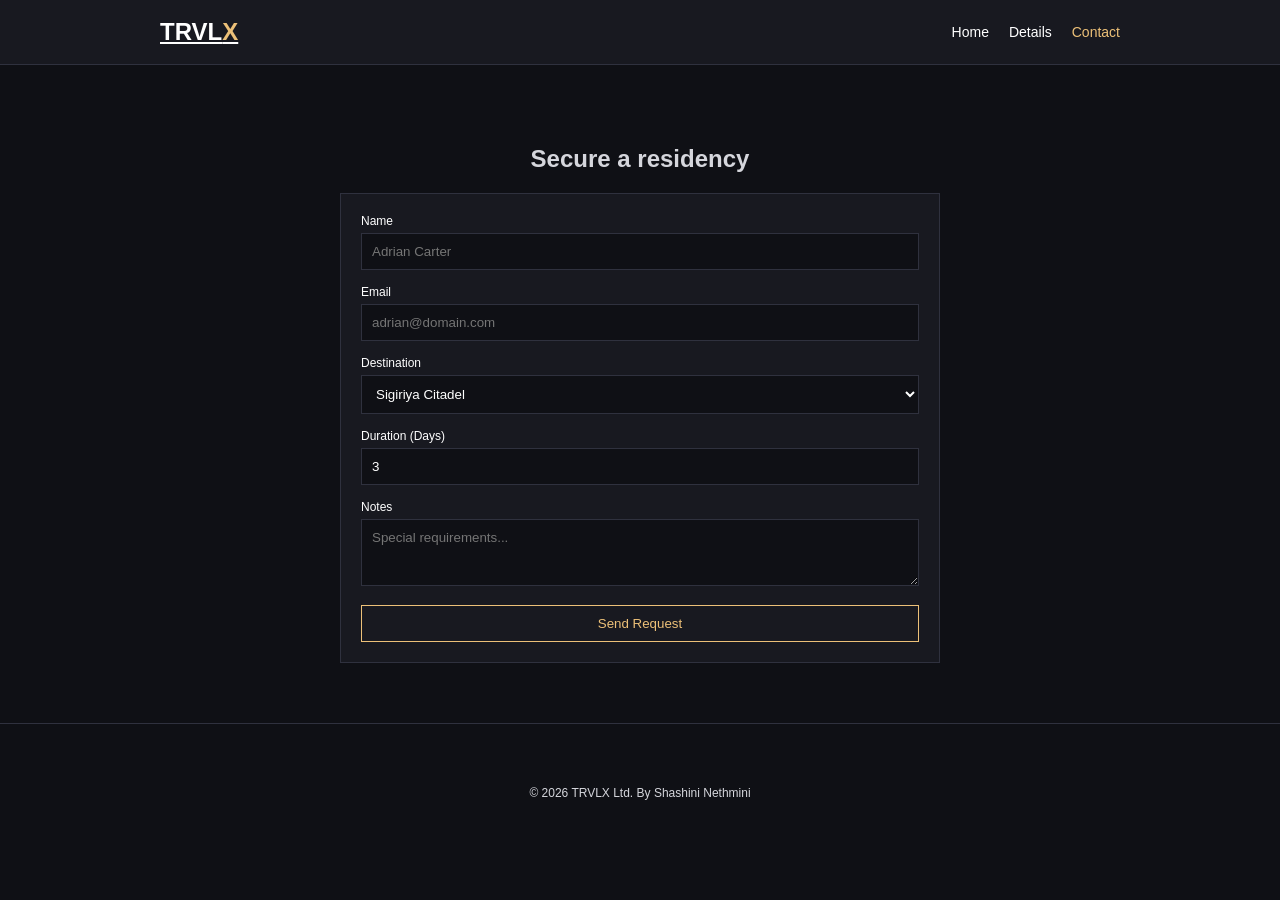
==== commit 15c396a3: "feat: update footer copyright and enhance styling with animations, transitions, and new table compon" ====
--- a/contact.html
+++ b/contact.html
@@ -60,7 +60,7 @@
 
   <footer>
     <div class="container">
-      <p>&copy; 2026 TRVLX Ltd.</p>
+      <p>&copy; 2026 TRVLX Ltd. By Shashini Nethmini</p>
     </div>
   </footer>
 
--- a/styles.css
+++ b/styles.css
@@ -1,69 +1,231 @@
-* { box-sizing: border-box; margin: 0; padding: 0; border-radius: 0 !important; }
-body { background-color: #0f1015; color: #d5d6dc; font-family: system-ui, -apple-system, sans-serif; font-size: 16px; line-height: 1.6; padding-top: 80px; }
-
-h1, h2, h3 { font-family: Georgia, serif; color: #ffffff; margin-bottom: 15px; }
-h1 { font-size: 48px; line-height: 1.2; }
-h2 { font-size: 32px; }
-h3 { font-size: 22px; }
-p { margin-bottom: 15px; }
-a { color: #ffffff; text-decoration: none; transition: color 0.2s ease; }
-a:hover, nav a.active { color: #ecc078; }
-
-.container { width: 100%; max-width: 1100px; margin: 0 auto; padding: 0 20px; }
-.section { padding: 50px 0; border-bottom: 1px solid #2f313e; }
-
-header { position: fixed; top: 0; left: 0; width: 100%; height: 80px; background-color: #0f1015; border-bottom: 1px solid #2f313e; z-index: 100; }
-.nav-container { display: flex; justify-content: space-between; align-items: center; height: 100%; }
-.logo { font-family: Georgia, serif; font-size: 24px; font-weight: 800; }
-.logo span { color: #ecc078; }
-nav ul { display: flex; list-style: none; gap: 20px; }
-nav a { font-size: 13px; text-transform: uppercase; font-weight: 500; }
-
-.hero { min-height: 480px; display: flex; align-items: center; justify-content: center; text-align: center; background: linear-gradient(rgba(15, 16, 21, 0.75), rgba(15, 16, 21, 0.95)), url("assets/sigiriya.png") no-repeat center/cover; }
-.hero-subtitle { font-size: 13px; color: #ecc078; text-transform: uppercase; letter-spacing: 2px; margin-bottom: 15px; display: block; }
-.hero h1 em { font-style: italic; color: #ecc078; font-weight: 400; }
-.hero p { max-width: 580px; margin: 0 auto 25px auto; }
-
-.btn { display: inline-block; padding: 12px 24px; background-color: transparent; color: #ffffff; border: 1px solid #ffffff; font-size: 13px; cursor: pointer; transition: all 0.2s ease; }
-.btn:hover { background-color: #ffffff; color: #0f1015; }
-.btn:active { transform: scale(0.97); }
-.btn.accent { border-color: #ecc078; color: #ecc078; }
-.btn.accent:hover { background-color: #ecc078; color: #0f1015; }
-
-.grid { display: grid; grid-template-columns: repeat(auto-fit, minmax(300px, 1fr)); gap: 25px; }
-.card { background-color: #181920; border: 1px solid #2f313e; display: flex; flex-direction: column; transition: border-color 0.2s ease; }
-.card:hover { border-color: #ecc078; }
-.card img { width: 100%; height: 200px; object-fit: cover; }
-.card-content { padding: 20px; display: flex; flex-direction: column; flex: 1; }
-.tag { font-size: 11px; color: #ecc078; text-transform: uppercase; margin-bottom: 5px; display: block; }
-.card-content p { font-size: 14px; margin-bottom: 20px; flex: 1; }
-
-.guidelines { list-style: none; }
-.guidelines li { margin-bottom: 10px; padding-left: 15px; position: relative; }
-.guidelines li::before { content: "▪"; color: #ecc078; position: absolute; left: 0; }
-ol { padding-left: 20px; margin-top: 15px; }
-ol li { margin-bottom: 10px; }
-
-table { width: 100%; border-collapse: collapse; margin-top: 20px; }
-th, td { padding: 12px 15px; border-bottom: 1px solid #2f313e; text-align: left; }
-th { background-color: #181920; color: #ffffff; font-size: 12px; text-transform: uppercase; }
-
-.box { background-color: #181920; border: 1px solid #2f313e; padding: 20px; margin-top: 20px; }
-label { display: block; font-size: 12px; margin-bottom: 5px; color: #ffffff; }
-input, select, textarea { width: 100%; padding: 12px; background-color: #0f1015; color: #ffffff; border: 1px solid #2f313e; font-family: inherit; font-size: 14px; outline: none; margin-bottom: 15px; }
-input:focus, select:focus, textarea:focus { border-color: #ecc078; }
-
-.detail-img { width: 100%; height: 320px; object-fit: cover; margin-bottom: 20px; }
-.detail-header { display: flex; justify-content: space-between; border-bottom: 1px solid #2f313e; padding-bottom: 10px; margin-bottom: 20px; }
-.hidden { display: none !important; }
-
-dialog { background-color: #181920; border: 1px solid #ecc078; padding: 30px; max-width: 450px; width: 90%; color: #d5d6dc; text-align: center; margin: auto; }
-dialog::backdrop { background-color: rgba(0, 0, 0, 0.8); }
-
-footer { padding: 30px 0; text-align: center; border-top: 1px solid #2f313e; font-size: 12px; }
-@keyframes fadeIn { from { opacity: 0; } to { opacity: 1; } }
-
-@media (max-width: 768px) {
-  nav ul { gap: 10px; }
-  .detail-header { flex-direction: column; }
-}
+* {
+  box-sizing: border-box;
+}
+
+body {
+  background-color: #0f1015;
+  color: #d5d6dc;
+  font-family: sans-serif;
+  margin: 0;
+  padding: 0;
+}
+
+.container {
+  max-width: 1000px;
+  margin: 0 auto;
+  padding: 20px;
+}
+
+header {
+  background-color: #181920;
+  border-bottom: 1px solid #2f313e;
+}
+
+header .container {
+  display: flex;
+  justify-content: space-between;
+  align-items: center;
+  height: 64px;
+}
+
+.logo {
+  font-size: 24px;
+  font-weight: bold;
+  color: #ffffff;
+}
+
+.logo span {
+  color: #ecc078;
+}
+
+nav ul {
+  display: flex;
+  list-style: none;
+  gap: 20px;
+}
+
+nav a {
+  color: #ffffff;
+  text-decoration: none;
+  font-size: 14px;
+}
+
+nav a:hover, nav a.active {
+  color: #ecc078;
+}
+
+.hero {
+  background-color: #181920;
+  padding: 80px 20px;
+  text-align: center;
+  border-bottom: 1px solid #2f313e;
+}
+
+.hero h1 {
+  font-size: 40px;
+  color: #ffffff;
+  margin-bottom: 15px;
+}
+
+.hero p {
+  max-width: 600px;
+  margin: 0 auto 20px auto;
+}
+
+.btn {
+  display: inline-block;
+  padding: 10px 20px;
+  background-color: transparent;
+  color: #ecc078;
+  border: 1px solid #ecc078;
+  cursor: pointer;
+  transition: background-color 0.5s ease, transform 0.5s ease;
+}
+
+.btn:hover {
+  background-color: #ecc078;
+  color: #0f1015;
+  transform: translateY(-4);
+}
+
+.grid {
+  display: flex;
+  flex-wrap: wrap;
+  gap: 20px;
+  margin-top: 20px;
+}
+
+.card {
+  background-color: #181920;
+  border: 1px solid #2f313e;
+  flex: 1 1 300px;
+  display: flex;
+  flex-direction: column;
+  transition: border-color 0.2s ease, transform 0.2s ease;
+}
+
+.card:hover {
+  border-color: #ecc078;
+  transform: translateY(-4px);
+}
+
+.card img {
+  width: 100%;
+  height: 200px;
+  object-fit: cover;
+}
+
+.card-content {
+  padding: 15px;
+}
+
+.tag {
+  color: #ecc078;
+  font-size: 11px;
+  text-transform: uppercase;
+}
+
+.card-content h3 {
+  color: #ffffff;
+  margin: 10px 0;
+}
+
+.section {
+  padding: 40px 0;
+  border-bottom: 1px solid #2f313e;
+}
+
+table {
+  width: 100%;
+  border-collapse: collapse;
+  margin-top: 20px;
+}
+
+th, td {
+  padding: 12px 15px;
+  border-bottom: 1px solid #2f313e;
+  text-align: left;
+}
+
+th {
+  background-color: #181920;
+  color: #ffffff;
+  font-size: 12px;
+  text-transform: uppercase;
+}
+
+tr:hover {
+  background-color: rgba(255, 255, 255, 0.02);
+}
+
+.box {
+  background-color: #181920;
+  border: 1px solid #2f313e;
+  padding: 20px;
+  margin-top: 20px;
+}
+
+label {
+  display: block;
+  margin-bottom: 5px;
+  color: #ffffff;
+  font-size: 12px;
+}
+
+input, select, textarea {
+  width: 100%;
+  padding: 10px;
+  background-color: #0f1015;
+  color: #ffffff;
+  border: 1px solid #2f313e;
+  margin-bottom: 15px;
+  font-family: inherit;
+}
+
+.detail-img {
+  width: 100%;
+  height: 300px;
+  object-fit: cover;
+  margin-bottom: 15px;
+}
+
+.detail-header {
+  display: flex;
+  justify-content: space-between;
+  border-bottom: 1px solid #2f313e;
+  padding-bottom: 10px;
+  margin-bottom: 15px;
+}
+
+.hidden {
+  display: none;
+}
+
+dialog {
+  background-color: #181920;
+  border: 1px solid #ecc078;
+  padding: 30px;
+  color: #ffffff;
+  text-align: center;
+}
+
+footer {
+  padding: 30px 0;
+  text-align: center;
+  font-size: 12px;
+}
+
+@keyframes fadeIn {
+  from {
+    opacity: 0;
+    transform: translateY(10px);
+  }
+  to {
+    opacity: 1;
+    transform: translateY(0);
+  }
+}
+
+.hero, .section, .box, dialog[open] {
+  animation: fadeIn 0.5s ease-out;
+}
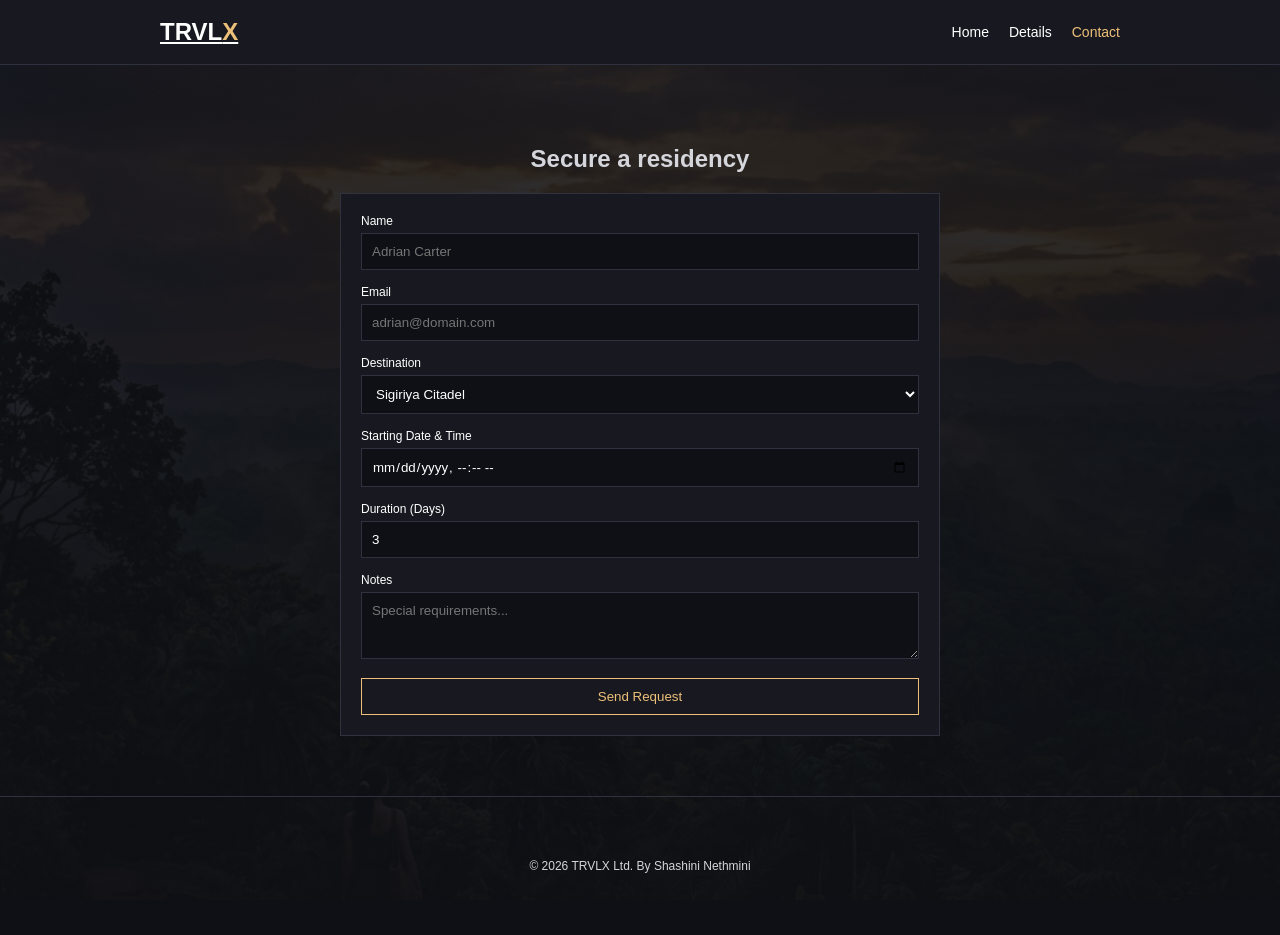
==== commit d5ccface: "feat: add video hero background, implement responsive booking form fields, and modernize UI styles a" ====
--- a/contact.html
+++ b/contact.html
@@ -7,7 +7,7 @@
   <meta name="description" content="Submit your booking inquiry to travelX.">
   <link rel="stylesheet" href="styles.css">
 </head>
-<body>
+<body class="contact-page">
 
   <header>
     <div class="container nav-container">
@@ -40,6 +40,9 @@
             <option value="Mirissa Coast">Mirissa Coast</option>
           </select>
 
+          <label for="inq-start">Starting Date &amp; Time</label>
+          <input type="datetime-local" id="inq-start" required>
+
           <label for="inq-days">Duration (Days)</label>
           <input type="number" id="inq-days" value="3" min="1">
 
--- a/styles.css
+++ b/styles.css
@@ -10,17 +10,42 @@
   padding: 0;
 }
 
+body.contact-page {
+  background-size: cover;
+  background-position: center;
+  background-attachment: fixed;
+  transition: background-image 1s ease-in-out;
+}
+
+/* Common Backgrounds */
+header, .box, dialog {
+  background-color: #181920;
+}
+
+/* Common Text Colors */
+.logo, .hero h1, .card-content h3, label, dialog, input, select, textarea {
+  color: #ffffff;
+}
+
+.logo span, .tag, .travel-table td:last-child {
+  color: #ecc078;
+}
+
+/* Common Borders */
+header, .hero, .section, .travel-table th, .travel-table td, .detail-header {
+  border-bottom: 1px solid #2f313e;
+}
+
+.card, .box, input, select, textarea {
+  border: 1px solid #2f313e;
+}
+
 .container {
   max-width: 1000px;
   margin: 0 auto;
   padding: 20px;
 }
 
-header {
-  background-color: #181920;
-  border-bottom: 1px solid #2f313e;
-}
-
 header .container {
   display: flex;
   justify-content: space-between;
@@ -31,11 +56,6 @@
 .logo {
   font-size: 24px;
   font-weight: bold;
-  color: #ffffff;
-}
-
-.logo span {
-  color: #ecc078;
 }
 
 nav ul {
@@ -55,15 +75,39 @@
 }
 
 .hero {
-  background-color: #181920;
+  position: relative;
+  overflow: hidden;
   padding: 80px 20px;
   text-align: center;
-  border-bottom: 1px solid #2f313e;
+}
+
+.hero-video {
+  position: absolute;
+  top: 0;
+  left: 0;
+  width: 100%;
+  height: 100%;
+  object-fit: cover;
+  z-index: 1;
+}
+
+.hero-overlay {
+  position: absolute;
+  top: 0;
+  left: 0;
+  width: 100%;
+  height: 100%;
+  background: linear-gradient(rgba(15, 16, 21, 0.7), rgba(15, 16, 21, 0.9));
+  z-index: 2;
+}
+
+.hero-content {
+  position: relative;
+  z-index: 3;
 }
 
 .hero h1 {
   font-size: 40px;
-  color: #ffffff;
   margin-bottom: 15px;
 }
 
@@ -79,13 +123,13 @@
   color: #ecc078;
   border: 1px solid #ecc078;
   cursor: pointer;
-  transition: background-color 0.5s ease, transform 0.5s ease;
+  transition: background-color 0.3s ease, transform 0.3s ease;
 }
 
 .btn:hover {
   background-color: #ecc078;
   color: #0f1015;
-  transform: translateY(-4);
+  transform: translateY(-2px);
 }
 
 .grid {
@@ -96,8 +140,6 @@
 }
 
 .card {
-  background-color: #181920;
-  border: 1px solid #2f313e;
   flex: 1 1 300px;
   display: flex;
   flex-direction: column;
@@ -109,10 +151,13 @@
   transform: translateY(-4px);
 }
 
+.card img, .detail-img {
+  width: 100%;
+  object-fit: cover;
+}
+
 .card img {
-  width: 100%;
   height: 200px;
-  object-fit: cover;
 }
 
 .card-content {
@@ -120,47 +165,55 @@
 }
 
 .tag {
-  color: #ecc078;
   font-size: 11px;
   text-transform: uppercase;
 }
 
 .card-content h3 {
-  color: #ffffff;
   margin: 10px 0;
 }
 
 .section {
   padding: 40px 0;
-  border-bottom: 1px solid #2f313e;
-}
-
-table {
+}
+
+.table-container {
+  overflow-x: auto;
+  padding: 0;
+}
+
+.travel-table {
   width: 100%;
   border-collapse: collapse;
-  margin-top: 20px;
-}
-
-th, td {
-  padding: 12px 15px;
-  border-bottom: 1px solid #2f313e;
+  min-width: 500px;
+}
+
+.travel-table th, .travel-table td {
+  padding: 14px 20px;
   text-align: left;
 }
 
-th {
-  background-color: #181920;
-  color: #ffffff;
-  font-size: 12px;
+.travel-table th {
+  background-color: #1c1d24;
+  font-size: 11px;
   text-transform: uppercase;
-}
-
-tr:hover {
+  letter-spacing: 1px;
+  font-weight: 600;
+}
+
+.travel-table tr:last-child td {
+  border-bottom: none;
+}
+
+.travel-table tr:hover {
   background-color: rgba(255, 255, 255, 0.02);
 }
 
+.travel-table td:last-child {
+  font-weight: bold;
+}
+
 .box {
-  background-color: #181920;
-  border: 1px solid #2f313e;
   padding: 20px;
   margin-top: 20px;
 }
@@ -168,7 +221,6 @@
 label {
   display: block;
   margin-bottom: 5px;
-  color: #ffffff;
   font-size: 12px;
 }
 
@@ -176,23 +228,18 @@
   width: 100%;
   padding: 10px;
   background-color: #0f1015;
-  color: #ffffff;
-  border: 1px solid #2f313e;
   margin-bottom: 15px;
   font-family: inherit;
 }
 
 .detail-img {
-  width: 100%;
   height: 300px;
-  object-fit: cover;
   margin-bottom: 15px;
 }
 
 .detail-header {
   display: flex;
   justify-content: space-between;
-  border-bottom: 1px solid #2f313e;
   padding-bottom: 10px;
   margin-bottom: 15px;
 }
@@ -202,10 +249,8 @@
 }
 
 dialog {
-  background-color: #181920;
   border: 1px solid #ecc078;
   padding: 30px;
-  color: #ffffff;
   text-align: center;
 }
 
